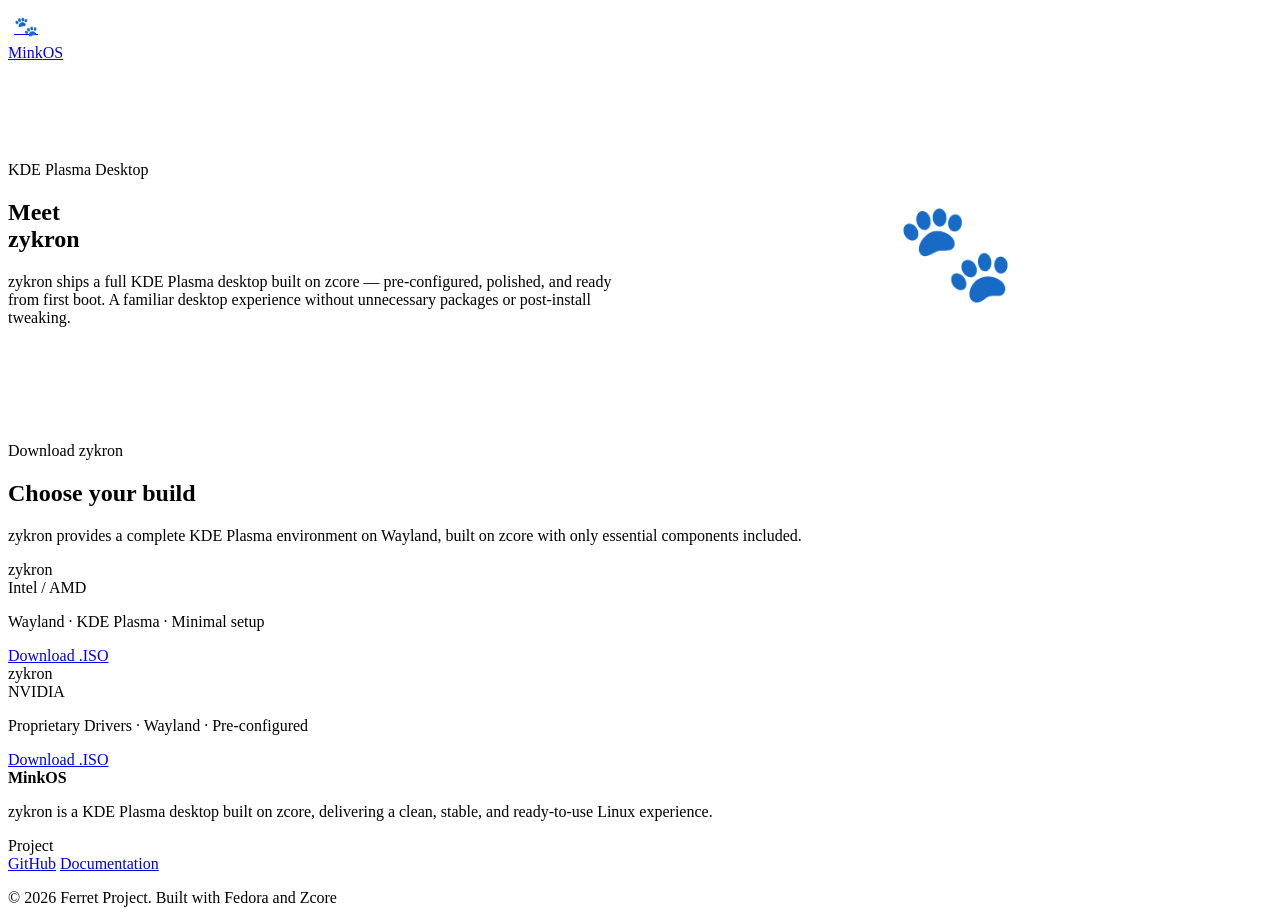
==== koralos.html @ 8aecdd97 "Add new HTML pages for MinkOS and NorixOS; update links in index.html" ====
<!DOCTYPE html>
<html lang="en">
<head>
<meta charset="UTF-8">
<meta name="viewport" content="width=device-width, initial-scale=1.0">
<title>Ferret-Project | MinkOS</title>
<link rel="preconnect" href="https://fonts.googleapis.com">
<link rel="preconnect" href="https://fonts.gstatic.com" crossorigin>
<link href="https://fonts.googleapis.com/css2?family=Playfair+Display:ital,wght@0,700;0,900;1,700&family=Nunito:wght@300;400;500;600;700&family=JetBrains+Mono:wght@400;600&display=swap" rel="stylesheet">
<link rel="stylesheet" href="ferret.css">
<style>
  .demo-pill { display:inline-block; background:var(--color-accent-subtle); color:var(--color-accent); font-size:var(--font-size-xs); font-weight:700; letter-spacing:.12em; text-transform:uppercase; padding:var(--space-1) var(--space-3); border-radius:var(--radius-pill); margin-bottom:var(--space-4); }
  .ferret-emoji { font-size:2.5rem; }
  .hero__split { display:grid; grid-template-columns:1fr 1fr; gap:var(--space-12); align-items:center; }
  .hero-art { background:var(--color-bg-elevated); border:1px solid var(--color-border); border-radius:var(--radius-xl); height:380px; display:flex;align-items:center;justify-content:center;font-size:6rem; position:relative; overflow:hidden; }
  .hero-art::before { content:''; position:absolute;inset:0; background:radial-gradient(ellipse at 60% 40%, var(--color-accent-glow) 0%, transparent 70%); }
  @media(max-width:768px){ .hero__split{grid-template-columns:1fr;} .hero-art{height:200px;font-size:4rem;} }
</style>
</head>
<body class="page-body">

<nav class="navbar" id="navbar">
  <div class="navbar__inner">
    <a href="./index.html" class="navbar__brand">
      <div style="width:36px;height:36px;background:var(--color-accent-subtle);border:1px solid var(--color-border-strong);border-radius:var(--radius-sm);display:flex;align-items:center;justify-content:center;font-size:1.2rem;">🐾</div>
      <span class="navbar__wordmark">Mink<span>OS</span></span>
    </a>
  </div>
</nav>

<section class="hero">
  <div class="hero__bg"></div>
  <div class="container">
    <div class="hero__split">
      <div class="hero__content animate-fade-in">
        <div class="hero__eyebrow">KDE Plasma Desktop</div>
        <h1 class="hero__title">Meet<br><span class="hero__title-accent">zykron</span></h1>
        <p class="hero__subtitle">zykron ships a full KDE Plasma desktop built on zcore — pre-configured, polished, and ready from first boot. A familiar desktop experience without unnecessary packages or post-install tweaking.</p>
      </div>
      <div class="hero-art animate-fade-in delay-2">
        <span style="position:relative;z-index:1;">🐾</span>
      </div>
    </div>
  </div>
</section>

<section class="section section--tinted download" id="flavours">
  <div class="container">
    <div class="section-header section-header--center">
      <span class="section-eyebrow">Download zykron</span>
      <h2 class="section-title">Choose your build</h2>
      <p class="section-description" style="max-width: 120ch;">zykron provides a complete KDE Plasma environment on Wayland, built on zcore with only essential components included.</p>
    </div>

    <div class="download__options">
      <div class="download-card">
        <span class="download-card__label">zykron</span>
        <div class="download-card__name">Intel / AMD</div>
        <p class="download-card__meta">Wayland · KDE Plasma · Minimal setup</p>
        <a href="https://archive.org/download/zcore-bootc/zcore-bootc.iso" class="btn btn--primary btn--pill">Download .ISO</a>
      </div>
      <div class="download-card">
        <span class="download-card__label">zykron</span>
        <div class="download-card__name">NVIDIA</div>
        <p class="download-card__meta">Proprietary Drivers · Wayland · Pre-configured</p>
        <a href="https://archive.org/download/zcore-nvidia/zcore-nvidia.iso" class="btn btn--primary btn--pill">Download .ISO</a>
      </div>
    </div>
  </div>
</section>

<footer class="footer">
  <div class="container">
    <div class="footer__grid">
      <div class="footer__brand">
        <div class="navbar__wordmark" style="font-family:var(--font-display);font-size:var(--font-size-xl);font-weight:700;margin-bottom:var(--space-3);">Mink<span style="color:var(--color-accent);">OS</span></div>
        <p>zykron is a KDE Plasma desktop built on zcore, delivering a clean, stable, and ready-to-use Linux experience.</p>
      </div>
      <div>
        <div class="footer__col-title">Project</div>
        <div class="footer__links">
          <a href="https://github.com/ferret-project" class="footer__link">GitHub</a>
          <a href="#" class="footer__link">Documentation</a>
        </div>
      </div>
    </div>

    <div class="footer__bottom">
      <p class="footer__legal">© 2026 Ferret Project. Built with Fedora and Zcore</p>
    </div>
  </div>
</footer>
</body>
</html>
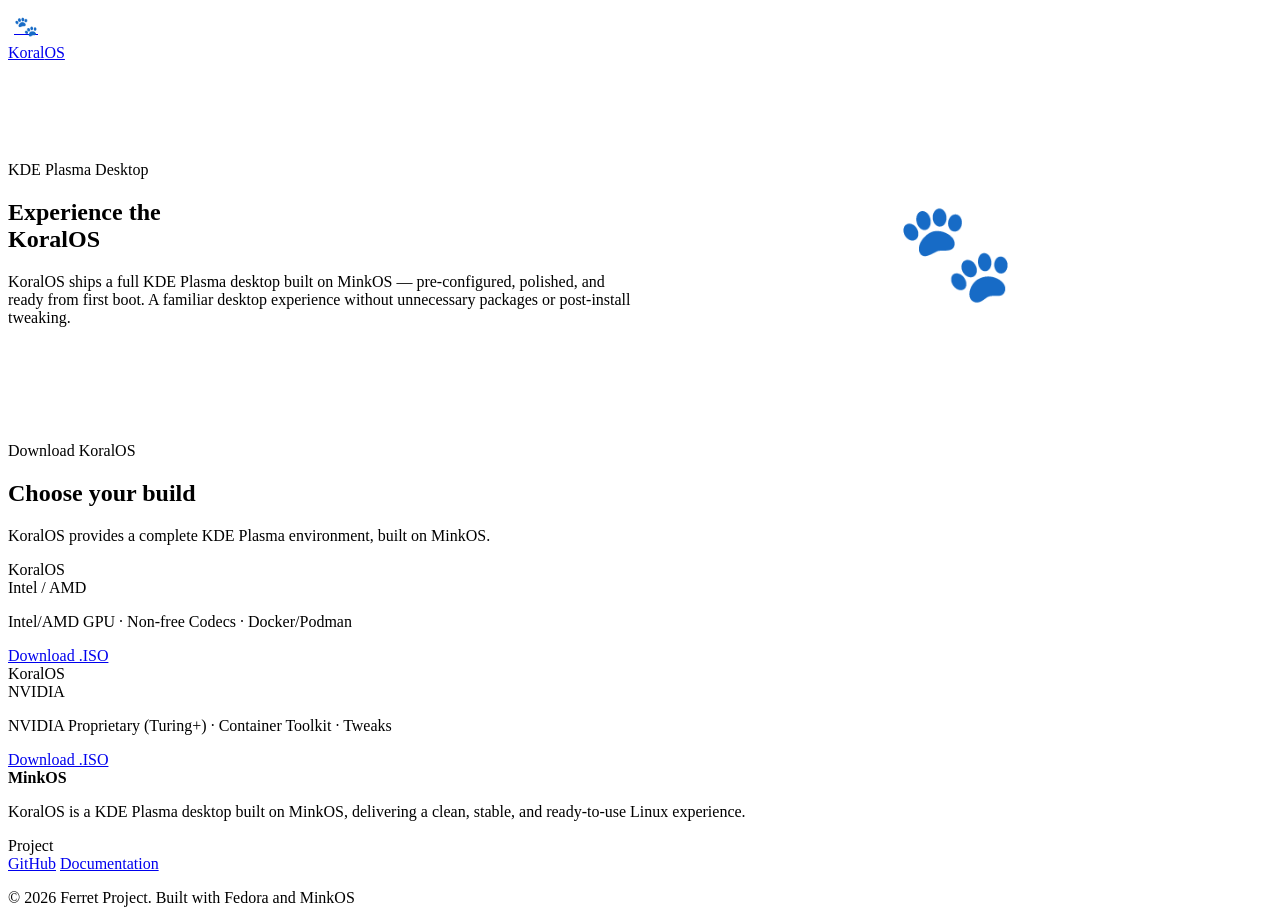
==== commit 370ff471: "Update KoralOS references in koralos.html; add new NorixOS page" ====
--- a/koralos.html
+++ b/koralos.html
@@ -3,7 +3,7 @@
 <head>
 <meta charset="UTF-8">
 <meta name="viewport" content="width=device-width, initial-scale=1.0">
-<title>Ferret-Project | MinkOS</title>
+<title>Ferret-Project | KoralOS</title>
 <link rel="preconnect" href="https://fonts.googleapis.com">
 <link rel="preconnect" href="https://fonts.gstatic.com" crossorigin>
 <link href="https://fonts.googleapis.com/css2?family=Playfair+Display:ital,wght@0,700;0,900;1,700&family=Nunito:wght@300;400;500;600;700&family=JetBrains+Mono:wght@400;600&display=swap" rel="stylesheet">
@@ -23,7 +23,7 @@
   <div class="navbar__inner">
     <a href="./index.html" class="navbar__brand">
       <div style="width:36px;height:36px;background:var(--color-accent-subtle);border:1px solid var(--color-border-strong);border-radius:var(--radius-sm);display:flex;align-items:center;justify-content:center;font-size:1.2rem;">🐾</div>
-      <span class="navbar__wordmark">Mink<span>OS</span></span>
+      <span class="navbar__wordmark">Koral<span>OS</span></span>
     </a>
   </div>
 </nav>
@@ -34,8 +34,8 @@
     <div class="hero__split">
       <div class="hero__content animate-fade-in">
         <div class="hero__eyebrow">KDE Plasma Desktop</div>
-        <h1 class="hero__title">Meet<br><span class="hero__title-accent">zykron</span></h1>
-        <p class="hero__subtitle">zykron ships a full KDE Plasma desktop built on zcore — pre-configured, polished, and ready from first boot. A familiar desktop experience without unnecessary packages or post-install tweaking.</p>
+        <h1 class="hero__title">Experience the<br><span class="hero__title-accent">KoralOS</span></h1>
+        <p class="hero__subtitle">KoralOS ships a full KDE Plasma desktop built on MinkOS — pre-configured, polished, and ready from first boot. A familiar desktop experience without unnecessary packages or post-install tweaking.</p>
       </div>
       <div class="hero-art animate-fade-in delay-2">
         <span style="position:relative;z-index:1;">🐾</span>
@@ -47,22 +47,22 @@
 <section class="section section--tinted download" id="flavours">
   <div class="container">
     <div class="section-header section-header--center">
-      <span class="section-eyebrow">Download zykron</span>
+      <span class="section-eyebrow">Download KoralOS</span>
       <h2 class="section-title">Choose your build</h2>
-      <p class="section-description" style="max-width: 120ch;">zykron provides a complete KDE Plasma environment on Wayland, built on zcore with only essential components included.</p>
+      <p class="section-description" style="max-width: 120ch;">KoralOS provides a complete KDE Plasma environment, built on MinkOS.</p>
     </div>
 
     <div class="download__options">
       <div class="download-card">
-        <span class="download-card__label">zykron</span>
+        <span class="download-card__label">KoralOS</span>
         <div class="download-card__name">Intel / AMD</div>
-        <p class="download-card__meta">Wayland · KDE Plasma · Minimal setup</p>
+        <p class="download-card__meta">Intel/AMD GPU · Non-free Codecs · Docker/Podman</p>
         <a href="https://archive.org/download/zcore-bootc/zcore-bootc.iso" class="btn btn--primary btn--pill">Download .ISO</a>
       </div>
       <div class="download-card">
-        <span class="download-card__label">zykron</span>
+        <span class="download-card__label">KoralOS</span>
         <div class="download-card__name">NVIDIA</div>
-        <p class="download-card__meta">Proprietary Drivers · Wayland · Pre-configured</p>
+        <p class="download-card__meta">NVIDIA Proprietary (Turing+) · Container Toolkit · Tweaks</p>
         <a href="https://archive.org/download/zcore-nvidia/zcore-nvidia.iso" class="btn btn--primary btn--pill">Download .ISO</a>
       </div>
     </div>
@@ -74,7 +74,7 @@
     <div class="footer__grid">
       <div class="footer__brand">
         <div class="navbar__wordmark" style="font-family:var(--font-display);font-size:var(--font-size-xl);font-weight:700;margin-bottom:var(--space-3);">Mink<span style="color:var(--color-accent);">OS</span></div>
-        <p>zykron is a KDE Plasma desktop built on zcore, delivering a clean, stable, and ready-to-use Linux experience.</p>
+        <p>KoralOS is a KDE Plasma desktop built on MinkOS, delivering a clean, stable, and ready-to-use Linux experience.</p>
       </div>
       <div>
         <div class="footer__col-title">Project</div>
@@ -86,7 +86,7 @@
     </div>
 
     <div class="footer__bottom">
-      <p class="footer__legal">© 2026 Ferret Project. Built with Fedora and Zcore</p>
+      <p class="footer__legal">© 2026 Ferret Project. Built with Fedora and MinkOS</p>
     </div>
   </div>
 </footer>
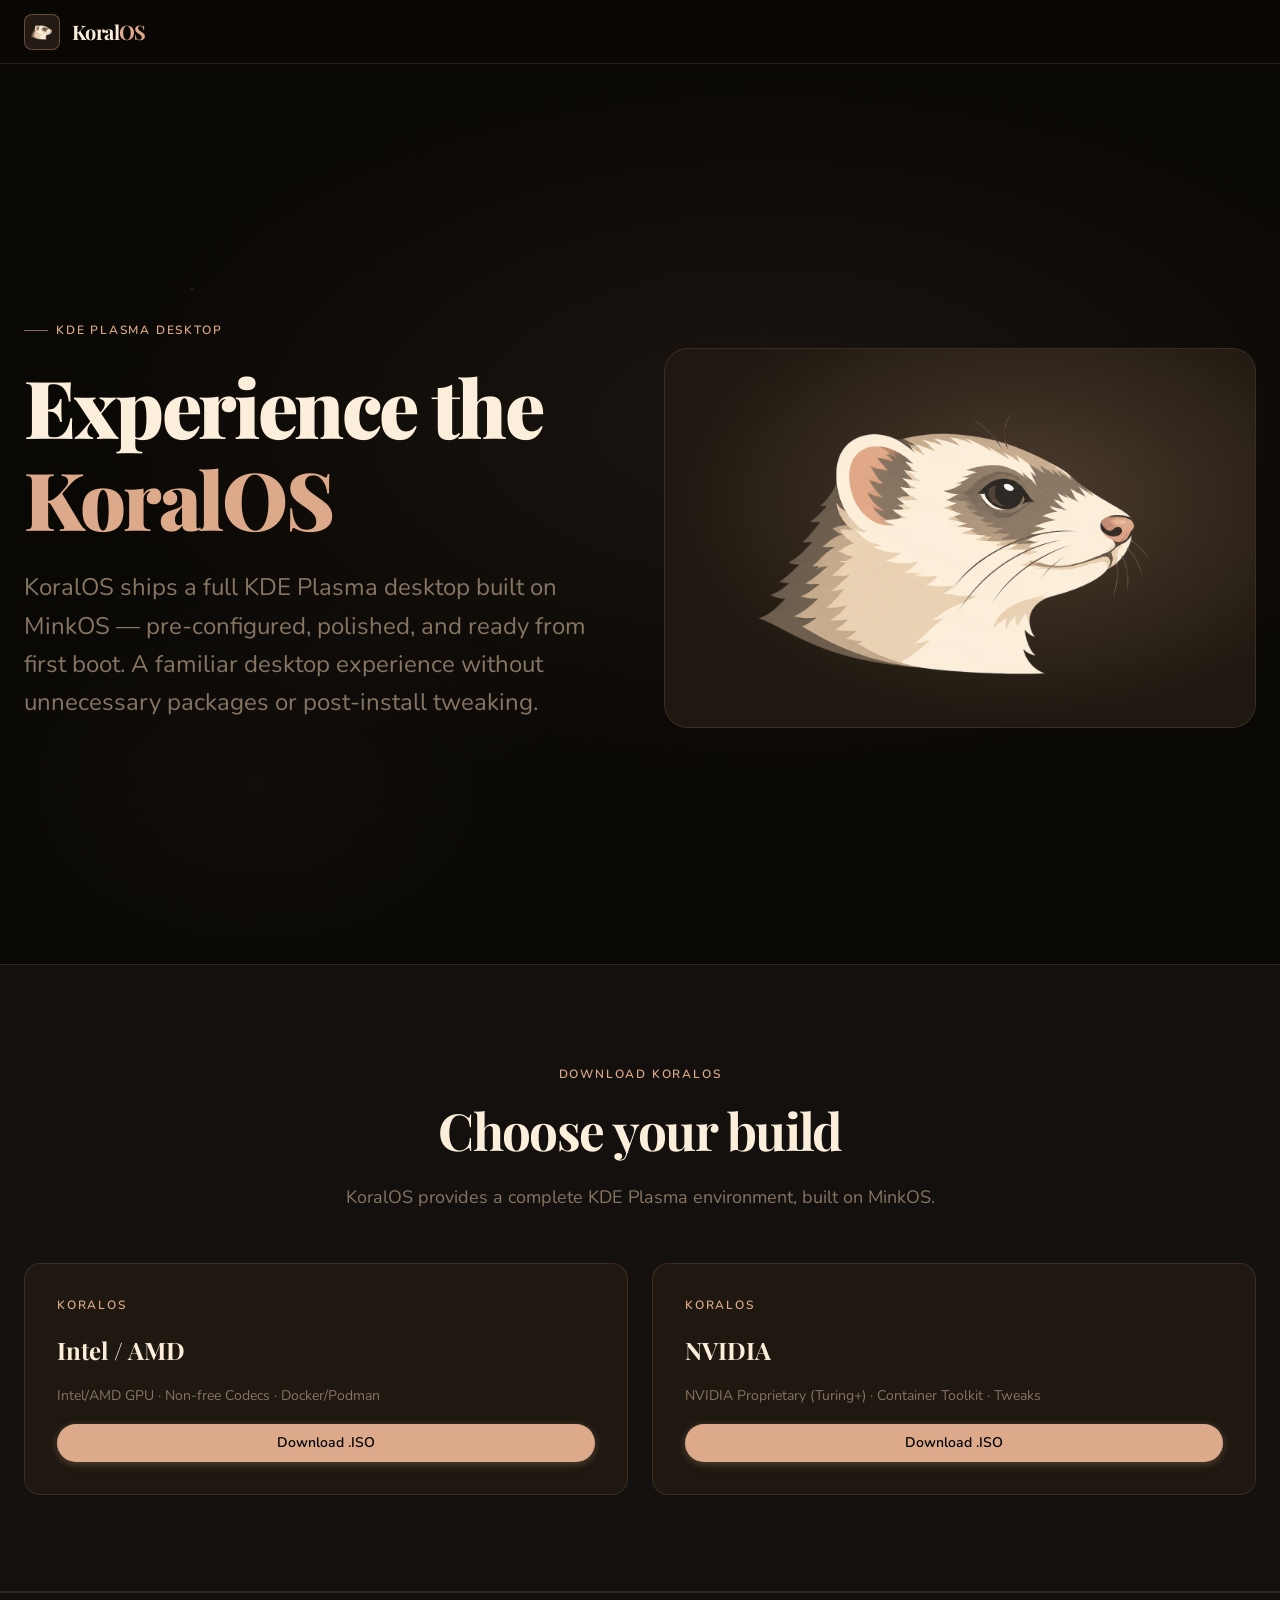
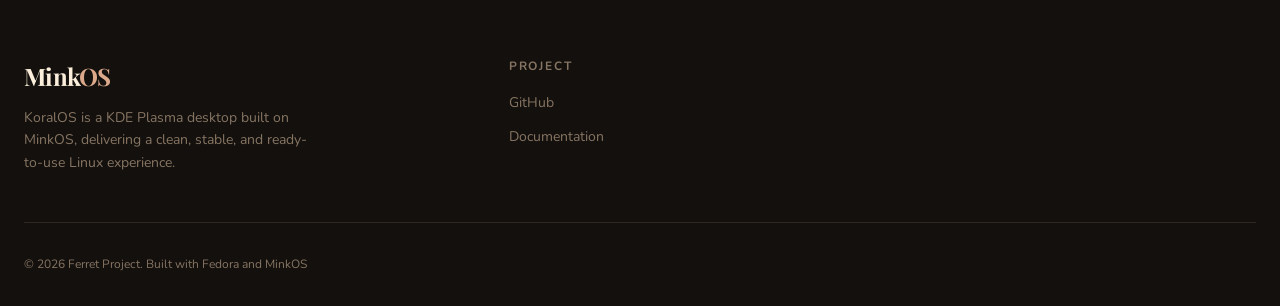
==== commit 5ffce894: "Merge pull request #12 from taktojakuba/main Rebrand to fretka theme and change file structure" ====
--- a/koralos.html
+++ b/koralos.html
@@ -4,6 +4,7 @@
 <meta charset="UTF-8">
 <meta name="viewport" content="width=device-width, initial-scale=1.0">
 <title>Ferret-Project | KoralOS</title>
+<link rel="icon" href="./assets/ferret-icon.png">
 <link rel="preconnect" href="https://fonts.googleapis.com">
 <link rel="preconnect" href="https://fonts.gstatic.com" crossorigin>
 <link href="https://fonts.googleapis.com/css2?family=Playfair+Display:ital,wght@0,700;0,900;1,700&family=Nunito:wght@300;400;500;600;700&family=JetBrains+Mono:wght@400;600&display=swap" rel="stylesheet">
@@ -22,7 +23,7 @@
 <nav class="navbar" id="navbar">
   <div class="navbar__inner">
     <a href="./index.html" class="navbar__brand">
-      <div style="width:36px;height:36px;background:var(--color-accent-subtle);border:1px solid var(--color-border-strong);border-radius:var(--radius-sm);display:flex;align-items:center;justify-content:center;font-size:1.2rem;">🐾</div>
+      <div style="width:36px;height:36px;background:var(--color-accent-subtle);border:1px solid var(--color-border-strong);border-radius:var(--radius-sm);display:flex;align-items:center;justify-content:center;font-size:1.2rem;"><img src="./assets/ferret-icon.png"></div>
       <span class="navbar__wordmark">Koral<span>OS</span></span>
     </a>
   </div>
@@ -38,7 +39,7 @@
         <p class="hero__subtitle">KoralOS ships a full KDE Plasma desktop built on MinkOS — pre-configured, polished, and ready from first boot. A familiar desktop experience without unnecessary packages or post-install tweaking.</p>
       </div>
       <div class="hero-art animate-fade-in delay-2">
-        <span style="position:relative;z-index:1;">🐾</span>
+        <span style="position:relative;z-index:1;"><img src="./assets/ferret-icon.png"></span>
       </div>
     </div>
   </div>
@@ -57,13 +58,13 @@
         <span class="download-card__label">KoralOS</span>
         <div class="download-card__name">Intel / AMD</div>
         <p class="download-card__meta">Intel/AMD GPU · Non-free Codecs · Docker/Podman</p>
-        <a href="https://archive.org/download/zcore-bootc/zcore-bootc.iso" class="btn btn--primary btn--pill">Download .ISO</a>
+        <a href="https://archive.org/download/zykron-bootc/zykron-bootc.iso" class="btn btn--primary btn--pill">Download .ISO</a>
       </div>
       <div class="download-card">
         <span class="download-card__label">KoralOS</span>
         <div class="download-card__name">NVIDIA</div>
         <p class="download-card__meta">NVIDIA Proprietary (Turing+) · Container Toolkit · Tweaks</p>
-        <a href="https://archive.org/download/zcore-nvidia/zcore-nvidia.iso" class="btn btn--primary btn--pill">Download .ISO</a>
+        <a href="https://archive.org/download/zykron-nvidia/zykron-nvidia.iso" class="btn btn--primary btn--pill">Download .ISO</a>
       </div>
     </div>
   </div>
--- a/ferret.css
+++ b/ferret.css
@@ -0,0 +1,1676 @@
+/* ============================================================
+   FERRET PROJECT — Design System CSS
+   Inspired by GNOME Adwaita + Material Design
+   Ferret-themed Linux distro website stylesheet
+   ============================================================ */
+
+/* ============================================================
+   1. CSS CUSTOM PROPERTIES (DESIGN TOKENS)
+   ============================================================ */
+
+:root {
+  /* --- Color Palette --- */
+  --color-fur-dark:       #DCA98B;   /* warm tan — primary accent */
+  --color-midnight:       #000000;   /* pure black — deep bg */
+  --color-pelt:           #877563;   /* mid brown — secondary text / muted */
+  --color-fur-light:      #E9D1B3;   /* pale cream — surface highlight */
+  --color-cream:          #FBEEDA;   /* near-white — lightest bg / text on dark */
+
+  /* Semantic color mapping */
+  --color-bg-base:        #0a0805;   /* slightly off-black for warmer feel */
+  --color-bg-surface:     #13100d;   /* card / panel background */
+  --color-bg-elevated:    #1e1810;   /* elevated components */
+  --color-bg-overlay:     rgba(220, 169, 139, 0.06); /* subtle tinted overlay */
+
+  --color-border:         rgba(220, 169, 139, 0.15);
+  --color-border-strong:  rgba(220, 169, 139, 0.35);
+  --color-border-focus:   var(--color-fur-dark);
+
+  --color-text-primary:   var(--color-cream);
+  --color-text-secondary: var(--color-fur-light);
+  --color-text-muted:     var(--color-pelt);
+  --color-text-accent:    var(--color-fur-dark);
+  --color-text-on-accent: var(--color-midnight);
+
+  --color-accent:         var(--color-fur-dark);
+  --color-accent-hover:   #e8b896;
+  --color-accent-active:  #c8946f;
+  --color-accent-subtle:  rgba(220, 169, 139, 0.12);
+  --color-accent-glow:    rgba(220, 169, 139, 0.25);
+
+  --color-success:        #7ecb8f;
+  --color-warning:        #e5b55a;
+  --color-error:          #e57373;
+  --color-info:           #7eb5e5;
+
+  /* --- Typography --- */
+  --font-display:   'Playfair Display', 'Georgia', serif;
+  --font-body:      'Nunito', 'Segoe UI', sans-serif;
+  --font-mono:      'JetBrains Mono', 'Fira Code', 'Cascadia Code', monospace;
+  --font-ui:        'Nunito', 'Segoe UI', sans-serif;
+
+  --font-size-xs:   0.75rem;    /* 12px */
+  --font-size-sm:   0.875rem;   /* 14px */
+  --font-size-base: 1rem;       /* 16px */
+  --font-size-md:   1.125rem;   /* 18px */
+  --font-size-lg:   1.25rem;    /* 20px */
+  --font-size-xl:   1.5rem;     /* 24px */
+  --font-size-2xl:  2rem;       /* 32px */
+  --font-size-3xl:  2.75rem;    /* 44px */
+  --font-size-4xl:  3.75rem;    /* 60px */
+  --font-size-5xl:  5rem;       /* 80px */
+
+  --font-weight-light:   300;
+  --font-weight-regular: 400;
+  --font-weight-medium:  500;
+  --font-weight-semibold:600;
+  --font-weight-bold:    700;
+  --font-weight-black:   900;
+
+  --line-height-tight:  1.15;
+  --line-height-snug:   1.35;
+  --line-height-base:   1.6;
+  --line-height-loose:  1.85;
+
+  --letter-spacing-tight: -0.03em;
+  --letter-spacing-base:   0em;
+  --letter-spacing-wide:   0.05em;
+  --letter-spacing-wider:  0.1em;
+  --letter-spacing-caps:   0.15em;
+
+  /* --- Border Radius --- */
+  --radius-none:   0px;
+  --radius-xs:     4px;
+  --radius-sm:     8px;
+  --radius-md:     12px;
+  --radius-lg:     16px;
+  --radius-xl:     24px;
+  --radius-2xl:    32px;
+  --radius-pill:   9999px;
+  --radius-circle: 50%;
+
+  /* Adwaita-inspired component radius */
+  --radius-card:    var(--radius-lg);
+  --radius-button:  var(--radius-md);
+  --radius-input:   var(--radius-md);
+  --radius-badge:   var(--radius-pill);
+  --radius-chip:    var(--radius-sm);
+  --radius-dialog:  var(--radius-xl);
+  --radius-tooltip: var(--radius-sm);
+
+  /* --- Spacing Scale --- */
+  --space-1:   0.25rem;   /* 4px */
+  --space-2:   0.5rem;    /* 8px */
+  --space-3:   0.75rem;   /* 12px */
+  --space-4:   1rem;      /* 16px */
+  --space-5:   1.25rem;   /* 20px */
+  --space-6:   1.5rem;    /* 24px */
+  --space-8:   2rem;      /* 32px */
+  --space-10:  2.5rem;    /* 40px */
+  --space-12:  3rem;      /* 48px */
+  --space-16:  4rem;      /* 64px */
+  --space-20:  5rem;      /* 80px */
+  --space-24:  6rem;      /* 96px */
+  --space-32:  8rem;      /* 128px */
+  --space-40: 10rem;      /* 160px */
+
+  /* --- Shadows (Material-ish, warm-tinted) --- */
+  --shadow-sm:   0 1px 3px rgba(0,0,0,0.4), 0 1px 2px rgba(0,0,0,0.3);
+  --shadow-md:   0 4px 12px rgba(0,0,0,0.5), 0 2px 4px rgba(0,0,0,0.3);
+  --shadow-lg:   0 8px 24px rgba(0,0,0,0.6), 0 4px 8px rgba(0,0,0,0.3);
+  --shadow-xl:   0 16px 48px rgba(0,0,0,0.7), 0 8px 16px rgba(0,0,0,0.4);
+  --shadow-glow: 0 0 24px var(--color-accent-glow), 0 0 8px rgba(220,169,139,0.15);
+  --shadow-card: 0 2px 8px rgba(0,0,0,0.4), 0 0 0 1px var(--color-border);
+
+  /* --- Transitions --- */
+  --transition-fast:   100ms ease;
+  --transition-base:   200ms ease;
+  --transition-slow:   350ms ease;
+  --transition-spring: 400ms cubic-bezier(0.34, 1.56, 0.64, 1);
+
+  /* --- Layout --- */
+  --container-xs:   480px;
+  --container-sm:   640px;
+  --container-md:   768px;
+  --container-lg:   1024px;
+  --container-xl:   1280px;
+  --container-2xl:  1440px;
+  --container-full: 100%;
+
+  --nav-height:     64px;
+  --sidebar-width:  260px;
+  --section-gap:    var(--space-24);
+  --content-gap:    var(--space-16);
+
+  /* --- Z-index layers --- */
+  --z-below:    -1;
+  --z-base:      0;
+  --z-raised:    10;
+  --z-dropdown:  100;
+  --z-sticky:    200;
+  --z-overlay:   300;
+  --z-modal:     400;
+  --z-toast:     500;
+  --z-tooltip:   600;
+}
+
+
+/* ============================================================
+   2. RESET & BASE
+   ============================================================ */
+
+*, *::before, *::after {
+  box-sizing: border-box;
+  margin: 0;
+  padding: 0;
+}
+
+html {
+  scroll-behavior: smooth;
+  font-size: 16px;
+  -webkit-text-size-adjust: 100%;
+}
+
+body {
+  font-family: var(--font-body);
+  font-size: var(--font-size-base);
+  font-weight: var(--font-weight-regular);
+  line-height: var(--line-height-base);
+  color: var(--color-text-primary);
+  background-color: var(--color-bg-base);
+  -webkit-font-smoothing: antialiased;
+  -moz-osx-font-smoothing: grayscale;
+  overflow-x: hidden;
+}
+
+img, video, svg {
+  display: block;
+  max-width: 100%;
+}
+
+a {
+  color: var(--color-accent);
+  text-decoration: none;
+  transition: color var(--transition-base);
+}
+a:hover { color: var(--color-accent-hover); }
+
+button, input, select, textarea {
+  font-family: inherit;
+  font-size: inherit;
+}
+
+ul, ol { list-style: none; }
+
+h1, h2, h3, h4, h5, h6 {
+  font-family: var(--font-display);
+  font-weight: var(--font-weight-bold);
+  line-height: var(--line-height-tight);
+  letter-spacing: var(--letter-spacing-tight);
+  color: var(--color-text-primary);
+}
+
+code, pre, kbd, samp {
+  font-family: var(--font-mono);
+}
+
+::selection {
+  background: var(--color-accent-subtle);
+  color: var(--color-fur-light);
+}
+
+:focus-visible {
+  outline: 2px solid var(--color-border-focus);
+  outline-offset: 3px;
+  border-radius: var(--radius-xs);
+}
+
+
+/* ============================================================
+   3. LAYOUT — CONTAINER & GRID
+   ============================================================ */
+
+/* Container */
+.container {
+  width: 100%;
+  max-width: var(--container-xl);
+  margin-inline: auto;
+  padding-inline: var(--space-6);
+}
+.container--sm  { max-width: var(--container-sm); }
+.container--md  { max-width: var(--container-md); }
+.container--lg  { max-width: var(--container-lg); }
+.container--2xl { max-width: var(--container-2xl); }
+.container--full { max-width: var(--container-full); }
+
+/* Grid utility */
+.grid {
+  display: grid;
+  gap: var(--space-6);
+}
+.grid--2 { grid-template-columns: repeat(2, 1fr); }
+.grid--3 { grid-template-columns: repeat(3, 1fr); }
+.grid--4 { grid-template-columns: repeat(4, 1fr); }
+.grid--auto-sm { grid-template-columns: repeat(auto-fill, minmax(240px, 1fr)); }
+.grid--auto-md { grid-template-columns: repeat(auto-fill, minmax(320px, 1fr)); }
+.grid--auto-lg { grid-template-columns: repeat(auto-fill, minmax(400px, 1fr)); }
+
+/* Flex utility */
+.flex         { display: flex; }
+.flex--center { display: flex; align-items: center; justify-content: center; }
+.flex--between{ display: flex; align-items: center; justify-content: space-between; }
+.flex--col    { display: flex; flex-direction: column; }
+.flex--gap    { gap: var(--space-4); }
+.flex--wrap   { flex-wrap: wrap; }
+
+
+/* ============================================================
+   4. NAVIGATION BAR
+   Adwaita-style: clean, translucent, pill-nav
+   ============================================================ */
+
+.navbar {
+  position: fixed;
+  top: 0;
+  left: 0;
+  right: 0;
+  z-index: var(--z-sticky);
+  height: var(--nav-height);
+
+  display: flex;
+  align-items: center;
+
+  background: rgba(10, 8, 5, 0.72);
+  backdrop-filter: blur(20px) saturate(160%);
+  -webkit-backdrop-filter: blur(20px) saturate(160%);
+  border-bottom: 1px solid var(--color-border);
+
+  transition: background var(--transition-slow), box-shadow var(--transition-slow);
+}
+
+.navbar--scrolled {
+  background: rgba(10, 8, 5, 0.92);
+  box-shadow: var(--shadow-md);
+}
+
+.navbar__inner {
+  width: 100%;
+  max-width: var(--container-xl);
+  margin-inline: auto;
+  padding-inline: var(--space-6);
+  display: flex;
+  align-items: center;
+  justify-content: space-between;
+  gap: var(--space-6);
+}
+
+/* Logo / Wordmark */
+.navbar__brand {
+  display: flex;
+  align-items: center;
+  gap: var(--space-3);
+  text-decoration: none;
+  flex-shrink: 0;
+}
+
+.navbar__logo {
+  width: 36px;
+  height: 36px;
+  border-radius: var(--radius-sm);
+  object-fit: contain;
+}
+
+.navbar__wordmark {
+  font-family: var(--font-display);
+  font-size: var(--font-size-lg);
+  font-weight: var(--font-weight-bold);
+  color: var(--color-text-primary);
+  letter-spacing: var(--letter-spacing-tight);
+  transition: color var(--transition-base);
+}
+.navbar__wordmark span {
+  color: var(--color-accent);
+}
+.navbar__brand:hover .navbar__wordmark {
+  color: var(--color-fur-light);
+}
+
+/* Navigation links — pill cluster (Adwaita-inspired) */
+.navbar__nav {
+  display: flex;
+  align-items: center;
+  gap: var(--space-1);
+
+  background: var(--color-bg-elevated);
+  border: 1px solid var(--color-border);
+  border-radius: var(--radius-pill);
+  padding: var(--space-1) var(--space-2);
+}
+
+.navbar__link {
+  font-family: var(--font-ui);
+  font-size: var(--font-size-sm);
+  font-weight: var(--font-weight-medium);
+  color: var(--color-text-muted);
+  text-decoration: none;
+  padding: var(--space-2) var(--space-4);
+  border-radius: var(--radius-pill);
+  transition: color var(--transition-base), background var(--transition-base);
+  white-space: nowrap;
+}
+
+.navbar__link:hover {
+  color: var(--color-text-secondary);
+  background: var(--color-bg-overlay);
+}
+
+.navbar__link--active,
+.navbar__link[aria-current="page"] {
+  color: var(--color-text-on-accent);
+  background: var(--color-accent);
+  font-weight: var(--font-weight-semibold);
+}
+.navbar__link--active:hover {
+  background: var(--color-accent-hover);
+  color: var(--color-midnight);
+}
+
+/* Navbar actions */
+.navbar__actions {
+  display: flex;
+  align-items: center;
+  gap: var(--space-3);
+  flex-shrink: 0;
+}
+
+/* Mobile hamburger */
+.navbar__hamburger {
+  display: none;
+  flex-direction: column;
+  gap: 5px;
+  cursor: pointer;
+  padding: var(--space-2);
+  border-radius: var(--radius-sm);
+  background: transparent;
+  border: none;
+  transition: background var(--transition-base);
+}
+.navbar__hamburger:hover { background: var(--color-bg-overlay); }
+
+.navbar__hamburger-line {
+  width: 22px;
+  height: 2px;
+  background: var(--color-text-secondary);
+  border-radius: var(--radius-pill);
+  transition: transform var(--transition-base), opacity var(--transition-base);
+}
+
+/* Mobile nav drawer */
+.navbar__drawer {
+  display: none;
+  position: fixed;
+  top: var(--nav-height);
+  left: 0;
+  right: 0;
+  background: rgba(13, 10, 7, 0.97);
+  backdrop-filter: blur(20px);
+  border-bottom: 1px solid var(--color-border);
+  padding: var(--space-4) var(--space-6);
+  flex-direction: column;
+  gap: var(--space-2);
+  z-index: var(--z-dropdown);
+}
+.navbar__drawer--open { display: flex; }
+
+.navbar__drawer-link {
+  font-size: var(--font-size-base);
+  font-weight: var(--font-weight-medium);
+  color: var(--color-text-muted);
+  padding: var(--space-3) var(--space-4);
+  border-radius: var(--radius-md);
+  transition: color var(--transition-base), background var(--transition-base);
+}
+.navbar__drawer-link:hover {
+  color: var(--color-text-primary);
+  background: var(--color-bg-overlay);
+}
+
+
+/* ============================================================
+   5. SECTIONS — PAGE STRUCTURE
+   ============================================================ */
+
+/* Body offset for fixed nav */
+.page-body {
+  padding-top: var(--nav-height);
+}
+
+/* Generic section base */
+.section {
+  padding-block: var(--section-gap);
+}
+.section--sm { padding-block: var(--space-12); }
+.section--lg { padding-block: var(--space-32); }
+.section--xl { padding-block: var(--space-40); }
+
+/* Section with subtle tint */
+.section--tinted {
+  background: var(--color-bg-surface);
+  border-top: 1px solid var(--color-border);
+  border-bottom: 1px solid var(--color-border);
+}
+
+/* Section with gradient */
+.section--gradient {
+  background: linear-gradient(
+    180deg,
+    var(--color-bg-base) 0%,
+    var(--color-bg-surface) 50%,
+    var(--color-bg-base) 100%
+  );
+}
+
+/* --- HERO SECTION --- */
+.hero {
+  position: relative;
+  min-height: 100svh;
+  display: flex;
+  align-items: center;
+  overflow: hidden;
+  padding-block: var(--space-32) var(--space-20);
+}
+
+.hero__bg {
+  position: absolute;
+  inset: 0;
+  z-index: var(--z-below);
+  background:
+    radial-gradient(ellipse 80% 60% at 60% 40%, rgba(220,169,139,0.08) 0%, transparent 70%),
+    radial-gradient(ellipse 40% 40% at 20% 80%, rgba(135,117,99,0.06) 0%, transparent 60%),
+    var(--color-bg-base);
+}
+
+/* Decorative ferret pawprint scatter (use with ::before/::after or JS) */
+.hero__bg::after {
+  content: '';
+  position: absolute;
+  inset: 0;
+  background-image:
+    radial-gradient(circle 2px at 15% 25%, rgba(220,169,139,0.2) 0%, transparent 100%),
+    radial-gradient(circle 1px at 75% 65%, rgba(220,169,139,0.15) 0%, transparent 100%),
+    radial-gradient(circle 1.5px at 45% 85%, rgba(135,117,99,0.2) 0%, transparent 100%);
+  pointer-events: none;
+}
+
+.hero__content {
+  position: relative;
+  z-index: var(--z-base);
+}
+
+.hero__eyebrow {
+  display: inline-flex;
+  align-items: center;
+  gap: var(--space-2);
+  font-family: var(--font-ui);
+  font-size: var(--font-size-xs);
+  font-weight: var(--font-weight-semibold);
+  letter-spacing: var(--letter-spacing-caps);
+  text-transform: uppercase;
+  color: var(--color-accent);
+  margin-bottom: var(--space-5);
+}
+
+.hero__eyebrow::before {
+  content: '';
+  display: block;
+  width: 24px;
+  height: 1px;
+  background: var(--color-accent);
+  opacity: 0.6;
+}
+
+.hero__title {
+  font-size: clamp(var(--font-size-3xl), 7vw, var(--font-size-5xl));
+  font-weight: var(--font-weight-black);
+  line-height: var(--line-height-tight);
+  letter-spacing: var(--letter-spacing-tight);
+  margin-bottom: var(--space-6);
+}
+
+.hero__title-accent { color: var(--color-accent); }
+
+.hero__subtitle {
+  font-size: clamp(var(--font-size-md), 2vw, var(--font-size-xl));
+  color: var(--color-text-muted);
+  line-height: var(--line-height-base);
+  max-width: 56ch;
+  margin-bottom: var(--space-10);
+}
+
+.hero__actions {
+  display: flex;
+  align-items: center;
+  gap: var(--space-4);
+  flex-wrap: wrap;
+}
+
+.hero__image-wrap {
+  position: relative;
+}
+
+.hero__image-wrap::after {
+  content: '';
+  position: absolute;
+  inset: -2px;
+  border-radius: var(--radius-xl);
+  background: linear-gradient(135deg, var(--color-accent-glow), transparent 60%);
+  z-index: var(--z-below);
+  filter: blur(24px);
+}
+
+/* --- FEATURES SECTION --- */
+.features {
+  padding-block: var(--section-gap);
+}
+
+.features__header {
+  text-align: center;
+  margin-bottom: var(--space-16);
+  max-width: 60ch;
+  margin-inline: auto;
+}
+
+/* --- ABOUT / INTRO SECTION --- */
+.about {
+  padding-block: var(--section-gap);
+}
+
+.about__split {
+  display: grid;
+  grid-template-columns: 1fr 1fr;
+  gap: var(--space-16);
+  align-items: center;
+}
+
+/* --- DOWNLOAD SECTION --- */
+.download {
+  padding-block: var(--section-gap);
+  text-align: center;
+}
+
+.download__options-packages {
+  display: grid;
+  grid-template-columns: repeat(2, 1fr);
+  gap: var(--space-3);
+  margin-top: var(--space-10);
+}
+.download__options {
+  display: grid;
+  grid-template-columns: repeat(auto-fit, minmax(240px, 1fr));
+  gap: var(--space-6);
+  margin-top: var(--space-10);
+}
+
+/* --- SHOWCASE / SCREENSHOTS SECTION --- */
+.showcase {
+  padding-block: var(--section-gap);
+  overflow: hidden;
+}
+
+.showcase__track {
+  display: flex;
+  gap: var(--space-6);
+  overflow-x: auto;
+  padding-bottom: var(--space-4);
+  scrollbar-width: thin;
+  scrollbar-color: var(--color-border) transparent;
+  scroll-snap-type: x mandatory;
+}
+.showcase__track::-webkit-scrollbar { height: 4px; }
+.showcase__track::-webkit-scrollbar-track { background: transparent; }
+.showcase__track::-webkit-scrollbar-thumb { background: var(--color-border); border-radius: var(--radius-pill); }
+
+.showcase__item {
+  flex: 0 0 auto;
+  width: min(520px, 80vw);
+  scroll-snap-align: start;
+}
+
+/* --- COMMUNITY SECTION --- */
+.community {
+  padding-block: var(--section-gap);
+  background: var(--color-bg-surface);
+  border-top: 1px solid var(--color-border);
+  border-bottom: 1px solid var(--color-border);
+}
+
+/* --- CHANGELOG / NEWS SECTION --- */
+.changelog {
+  padding-block: var(--section-gap);
+}
+
+.changelog__list {
+  display: flex;
+  flex-direction: column;
+  gap: var(--space-4);
+  max-width: var(--container-md);
+}
+
+/* --- FAQ SECTION --- */
+.faq {
+  padding-block: var(--section-gap);
+}
+
+.faq__list {
+  max-width: var(--container-md);
+  margin-inline: auto;
+  display: flex;
+  flex-direction: column;
+  gap: var(--space-3);
+}
+
+/* --- SPONSORS / THANKS SECTION --- */
+.sponsors {
+  padding-block: var(--space-16);
+  text-align: center;
+}
+
+.sponsors__grid {
+  display: flex;
+  align-items: center;
+  justify-content: center;
+  gap: var(--space-8);
+  flex-wrap: wrap;
+  margin-top: var(--space-8);
+  opacity: 0.6;
+  filter: grayscale(0.4);
+  transition: opacity var(--transition-base), filter var(--transition-base);
+}
+.sponsors__grid:hover {
+  opacity: 0.9;
+  filter: grayscale(0);
+}
+
+
+/* ============================================================
+   6. SECTION HEADERS (reusable)
+   ============================================================ */
+
+.section-header {
+  margin-bottom: var(--space-12);
+}
+.section-header--center { text-align: center; margin-inline: auto; }
+.section-header--narrow { max-width: 56ch; }
+
+.section-eyebrow {
+  display: inline-block;
+  font-family: var(--font-ui);
+  font-size: var(--font-size-xs);
+  font-weight: var(--font-weight-semibold);
+  letter-spacing: var(--letter-spacing-caps);
+  text-transform: uppercase;
+  color: var(--color-accent);
+  margin-bottom: var(--space-3);
+}
+
+.section-title {
+  font-size: clamp(var(--font-size-2xl), 4vw, var(--font-size-4xl));
+  font-weight: var(--font-weight-bold);
+  line-height: var(--line-height-snug);
+  letter-spacing: var(--letter-spacing-tight);
+  margin-bottom: var(--space-4);
+}
+
+.section-description {
+  font-size: var(--font-size-md);
+  color: var(--color-text-muted);
+  line-height: var(--line-height-loose);
+  max-width: 60ch;
+}
+
+
+/* ============================================================
+   7. CARDS
+   Adwaita-inspired: rounded, warm border, subtle glass
+   ============================================================ */
+
+.card {
+  background: var(--color-bg-surface);
+  border: 1px solid var(--color-border);
+  border-radius: var(--radius-card);
+  padding: var(--space-6);
+  box-shadow: var(--shadow-card);
+  transition: border-color var(--transition-base), transform var(--transition-base), box-shadow var(--transition-base);
+}
+
+.card:hover {
+  border-color: var(--color-border-strong);
+  transform: translateY(-2px);
+  box-shadow: var(--shadow-lg);
+}
+
+/* Card variants */
+.card--flat {
+  box-shadow: none;
+  background: var(--color-bg-elevated);
+}
+
+.card--glass {
+  background: rgba(30, 24, 16, 0.5);
+  backdrop-filter: blur(12px);
+  -webkit-backdrop-filter: blur(12px);
+}
+
+.card--accent {
+  border-color: var(--color-border-strong);
+  background: linear-gradient(135deg, var(--color-bg-elevated) 0%, rgba(220,169,139,0.05) 100%);
+}
+
+.card--accent:hover {
+  border-color: var(--color-accent);
+  box-shadow: var(--shadow-lg), 0 0 0 1px var(--color-accent-subtle);
+}
+
+/* Feature card */
+.feature-card {
+  background: var(--color-bg-surface);
+  border: 1px solid var(--color-border);
+  border-radius: var(--radius-card);
+  padding: var(--space-6) var(--space-8);
+  transition: border-color var(--transition-base), box-shadow var(--transition-base);
+}
+.feature-card:hover {
+  border-color: var(--color-accent);
+  box-shadow: var(--shadow-glow);
+}
+
+.feature-card__icon {
+  width: 48px;
+  height: 48px;
+  border-radius: var(--radius-md);
+  background: var(--color-accent-subtle);
+  display: flex;
+  align-items: center;
+  justify-content: center;
+  margin-bottom: var(--space-5);
+  font-size: 1.5rem;
+}
+
+.feature-card__title {
+  font-size: var(--font-size-lg);
+  font-weight: var(--font-weight-semibold);
+  color: var(--color-text-primary);
+  margin-bottom: var(--space-3);
+  font-family: var(--font-ui);
+}
+
+.feature-card__description {
+  font-size: var(--font-size-sm);
+  color: var(--color-text-muted);
+  line-height: var(--line-height-base);
+}
+
+/* Download card */
+.download-card {
+  background: var(--color-bg-elevated);
+  border: 1px solid var(--color-border);
+  border-radius: var(--radius-card);
+  padding: var(--space-8);
+  display: flex;
+  flex-direction: column;
+  gap: var(--space-4);
+  text-align: left;
+  transition: border-color var(--transition-base), box-shadow var(--transition-base);
+}
+.download-card:hover {
+  border-color: var(--color-accent);
+  box-shadow: var(--shadow-glow);
+}
+
+/* Compact card variant for packages */
+.download__options-packages .download-card {
+  padding: var(--space-3) var(--space-4);
+  gap: var(--space-2);
+}
+
+.download__options-packages .download-card__header {
+  display: flex;
+  flex-wrap: wrap;
+  align-items: center;
+  gap: var(--space-2);
+  font-size: var(--font-size-sm);
+}
+
+.download__options-packages .download-card__name {
+  font-size: var(--font-size-base);
+  font-weight: var(--font-weight-semibold);
+}
+
+.download__options-packages .download-card__arch {
+  font-size: var(--font-size-xs);
+  padding: var(--space-1) var(--space-2);
+  border-radius: var(--radius-sm);
+  background: var(--color-accent-subtle);
+  color: var(--color-accent);
+}
+
+.download__options-packages .download-card__item {
+  font-size: var(--font-size-xs);
+  color: var(--color-text-muted);
+  display: inline-flex;
+  align-items: center;
+  gap: var(--space-1);
+}
+
+.download__options-packages .download-card__summary {
+  font-size: var(--font-size-xs);
+  color: var(--color-text-muted);
+  line-height: var(--line-height-snug);
+  display: -webkit-box;
+  -webkit-line-clamp: 2;
+  -webkit-box-orient: vertical;
+  overflow: hidden;
+}
+
+.download__options-packages .download-card__btn {
+  align-self: center;
+  padding: var(--space-1) var(--space-2);
+  font-size: var(--font-size-xs);
+  border-radius: var(--radius-sm);
+  display: inline-flex;
+  align-items: center;
+  gap: var(--space-1);
+}
+
+.download-card__btn-content {
+  display: inline-flex;
+  align-items: center;
+  gap: var(--space-1);
+}
+
+.download__options-packages .download-card__content {
+  display: flex;
+  align-items: center;
+  justify-content: space-between;
+  gap: var(--space-2);
+}
+
+.download-card__label {
+  font-size: var(--font-size-xs);
+  font-weight: var(--font-weight-semibold);
+  letter-spacing: var(--letter-spacing-caps);
+  text-transform: uppercase;
+  color: var(--color-accent);
+}
+
+.download-card__name {
+  font-size: var(--font-size-xl);
+  font-weight: var(--font-weight-bold);
+  font-family: var(--font-display);
+}
+
+.download-card__meta {
+  font-size: var(--font-size-sm);
+  color: var(--color-text-muted);
+}
+
+/* Screenshot card */
+.screenshot-card {
+  border-radius: var(--radius-lg);
+  overflow: hidden;
+  border: 1px solid var(--color-border);
+  box-shadow: var(--shadow-lg);
+  transition: transform var(--transition-slow), box-shadow var(--transition-slow);
+}
+.screenshot-card:hover {
+  transform: scale(1.02) translateY(-4px);
+  box-shadow: var(--shadow-xl), var(--shadow-glow);
+}
+
+.screenshot-card img {
+  width: 100%;
+  height: auto;
+  display: block;
+}
+
+/* Changelog entry card */
+.changelog-card {
+  background: var(--color-bg-surface);
+  border: 1px solid var(--color-border);
+  border-left: 3px solid var(--color-accent);
+  border-radius: var(--radius-md);
+  padding: var(--space-5) var(--space-6);
+  display: flex;
+  flex-direction: column;
+  gap: var(--space-2);
+}
+
+.changelog-card__version {
+  font-family: var(--font-mono);
+  font-size: var(--font-size-sm);
+  color: var(--color-accent);
+  font-weight: var(--font-weight-semibold);
+}
+
+.changelog-card__date {
+  font-size: var(--font-size-xs);
+  color: var(--color-text-muted);
+}
+
+.changelog-card__title {
+  font-size: var(--font-size-base);
+  font-weight: var(--font-weight-semibold);
+  font-family: var(--font-ui);
+}
+
+/* Stat / metric card */
+.stat-card {
+  background: var(--color-bg-elevated);
+  border: 1px solid var(--color-border);
+  border-radius: var(--radius-card);
+  padding: var(--space-6);
+  text-align: center;
+}
+
+.stat-card__number {
+  font-family: var(--font-display);
+  font-size: var(--font-size-4xl);
+  font-weight: var(--font-weight-black);
+  color: var(--color-accent);
+  line-height: 1;
+  margin-bottom: var(--space-2);
+}
+
+.stat-card__label {
+  font-size: var(--font-size-sm);
+  color: var(--color-text-muted);
+  font-weight: var(--font-weight-medium);
+}
+
+
+/* ============================================================
+   8. BUTTONS
+   Adwaita + Material blend: rounded, elevated, haptic feel
+   ============================================================ */
+
+.btn {
+  display: inline-flex;
+  align-items: center;
+  justify-content: center;
+  gap: var(--space-2);
+  font-family: var(--font-ui);
+  font-size: var(--font-size-sm);
+  font-weight: var(--font-weight-semibold);
+  line-height: 1;
+  white-space: nowrap;
+  cursor: pointer;
+  border: none;
+  outline: none;
+  text-decoration: none;
+  border-radius: var(--radius-button);
+  padding: var(--space-3) var(--space-6);
+  transition: background var(--transition-base), color var(--transition-base),
+              box-shadow var(--transition-base), transform var(--transition-fast);
+  user-select: none;
+  position: relative;
+  overflow: hidden;
+}
+
+.btn:active {
+  transform: scale(0.97);
+}
+
+/* Primary — filled accent */
+.btn--primary {
+  background: var(--color-accent);
+  color: var(--color-text-on-accent);
+  box-shadow: 0 2px 8px rgba(220,169,139,0.3);
+}
+.btn--primary:hover {
+  background: var(--color-accent-hover);
+  color: var(--color-midnight);
+  box-shadow: 0 4px 16px rgba(220,169,139,0.4);
+}
+.btn--primary:active { background: var(--color-accent-active); }
+
+/* Secondary — outlined */
+.btn--secondary {
+  background: transparent;
+  color: var(--color-text-secondary);
+  border: 1px solid var(--color-border-strong);
+}
+.btn--secondary:hover {
+  background: var(--color-bg-elevated);
+  border-color: var(--color-accent);
+  color: var(--color-accent);
+}
+
+/* Ghost — minimal */
+.btn--ghost {
+  background: transparent;
+  color: var(--color-text-muted);
+}
+.btn--ghost:hover {
+  background: var(--color-bg-overlay);
+  color: var(--color-text-primary);
+}
+
+/* Danger */
+.btn--danger {
+  background: var(--color-error);
+  color: #fff;
+}
+.btn--danger:hover { filter: brightness(1.1); }
+
+/* Sizes */
+.btn--xs { font-size: var(--font-size-xs); padding: var(--space-1) var(--space-3); border-radius: var(--radius-sm); }
+.btn--sm { font-size: var(--font-size-sm); padding: var(--space-2) var(--space-4); }
+.btn--lg { font-size: var(--font-size-base); padding: var(--space-4) var(--space-8); border-radius: var(--radius-lg); }
+.btn--xl { font-size: var(--font-size-md); padding: var(--space-5) var(--space-10); border-radius: var(--radius-lg); }
+
+/* Icon-only */
+.btn--icon {
+  width: 40px;
+  height: 40px;
+  padding: 0;
+  border-radius: var(--radius-circle);
+}
+.btn--icon-sm { width: 32px; height: 32px; }
+
+/* Pill shape */
+.btn--pill { border-radius: var(--radius-pill); }
+
+/* Disabled */
+.btn:disabled,
+.btn--disabled {
+  opacity: 0.4;
+  cursor: not-allowed;
+  pointer-events: none;
+}
+
+/* Loading state */
+.btn--loading::after {
+  content: '';
+  width: 14px;
+  height: 14px;
+  border: 2px solid currentColor;
+  border-top-color: transparent;
+  border-radius: var(--radius-circle);
+  animation: ferret-spin 0.6s linear infinite;
+  margin-left: var(--space-2);
+}
+
+
+/* ============================================================
+   9. BADGES & CHIPS
+   ============================================================ */
+
+.badge {
+  display: inline-flex;
+  align-items: center;
+  font-family: var(--font-ui);
+  font-size: var(--font-size-xs);
+  font-weight: var(--font-weight-semibold);
+  letter-spacing: var(--letter-spacing-wide);
+  text-transform: uppercase;
+  padding: var(--space-1) var(--space-3);
+  border-radius: var(--radius-badge);
+  line-height: 1.4;
+}
+
+.badge--accent   { background: var(--color-accent-subtle); color: var(--color-accent); }
+.badge--success  { background: rgba(126,203,143,0.12); color: var(--color-success); }
+.badge--warning  { background: rgba(229,181,90,0.12);  color: var(--color-warning); }
+.badge--error    { background: rgba(229,115,115,0.12); color: var(--color-error); }
+.badge--muted    { background: var(--color-bg-elevated); color: var(--color-text-muted); }
+.badge--outline  { background: transparent; border: 1px solid currentColor; color: var(--color-accent); }
+
+.chip {
+  display: inline-flex;
+  align-items: center;
+  gap: var(--space-2);
+  font-size: var(--font-size-sm);
+  font-weight: var(--font-weight-medium);
+  color: var(--color-text-muted);
+  background: var(--color-bg-elevated);
+  border: 1px solid var(--color-border);
+  border-radius: var(--radius-chip);
+  padding: var(--space-2) var(--space-3);
+  cursor: pointer;
+  transition: border-color var(--transition-base), color var(--transition-base), background var(--transition-base);
+}
+.chip:hover, .chip--active {
+  border-color: var(--color-accent);
+  color: var(--color-accent);
+  background: var(--color-accent-subtle);
+}
+
+
+/* ============================================================
+   10. ACCORDION / FAQ
+   ============================================================ */
+
+.accordion-item {
+  background: var(--color-bg-surface);
+  border: 1px solid var(--color-border);
+  border-radius: var(--radius-md);
+  overflow: hidden;
+  transition: border-color var(--transition-base);
+}
+.accordion-item:hover { border-color: var(--color-border-strong); }
+.accordion-item--open { border-color: var(--color-accent); }
+
+.accordion-trigger {
+  width: 100%;
+  background: none;
+  border: none;
+  cursor: pointer;
+  display: flex;
+  align-items: center;
+  justify-content: space-between;
+  gap: var(--space-4);
+  padding: var(--space-5) var(--space-6);
+  font-family: var(--font-ui);
+  font-size: var(--font-size-base);
+  font-weight: var(--font-weight-medium);
+  color: var(--color-text-primary);
+  text-align: left;
+  transition: color var(--transition-base);
+}
+.accordion-trigger:hover { color: var(--color-accent); }
+
+.accordion-chevron {
+  width: 18px;
+  height: 18px;
+  flex-shrink: 0;
+  color: var(--color-text-muted);
+  transition: transform var(--transition-base);
+}
+.accordion-item--open .accordion-chevron {
+  transform: rotate(180deg);
+  color: var(--color-accent);
+}
+
+.accordion-content {
+  max-height: 0;
+  overflow: hidden;
+  transition: max-height var(--transition-slow);
+}
+.accordion-item--open .accordion-content {
+  max-height: 800px;
+}
+
+.accordion-body {
+  padding: 0 var(--space-6) var(--space-5);
+  color: var(--color-text-muted);
+  font-size: var(--font-size-sm);
+  line-height: var(--line-height-loose);
+}
+
+
+/* ============================================================
+   11. FOOTER
+   ============================================================ */
+
+.footer {
+  background: var(--color-bg-surface);
+  border-top: 1px solid var(--color-border);
+  padding-top: var(--space-16);
+  padding-bottom: var(--space-8);
+}
+
+.footer__grid {
+  display: grid;
+  grid-template-columns: 2fr 1fr 1fr 1fr;
+  gap: var(--space-10);
+  margin-bottom: var(--space-12);
+}
+
+.footer__brand .navbar__wordmark {
+  font-size: var(--font-size-xl);
+  margin-bottom: var(--space-3);
+}
+
+.footer__brand p {
+  font-size: var(--font-size-sm);
+  color: var(--color-text-muted);
+  line-height: var(--line-height-base);
+  max-width: 36ch;
+}
+
+.footer__col-title {
+  font-family: var(--font-ui);
+  font-size: var(--font-size-xs);
+  font-weight: var(--font-weight-bold);
+  letter-spacing: var(--letter-spacing-caps);
+  text-transform: uppercase;
+  color: var(--color-text-muted);
+  margin-bottom: var(--space-4);
+}
+
+.footer__links {
+  display: flex;
+  flex-direction: column;
+  gap: var(--space-3);
+}
+
+.footer__link {
+  font-size: var(--font-size-sm);
+  color: var(--color-text-muted);
+  transition: color var(--transition-base);
+}
+.footer__link:hover { color: var(--color-accent); }
+
+.footer__bottom {
+  border-top: 1px solid var(--color-border);
+  padding-top: var(--space-8);
+  display: flex;
+  align-items: center;
+  justify-content: space-between;
+  gap: var(--space-4);
+  flex-wrap: wrap;
+}
+
+.footer__legal {
+  font-size: var(--font-size-xs);
+  color: var(--color-text-muted);
+}
+
+.footer__social {
+  display: flex;
+  gap: var(--space-3);
+}
+
+.footer__social-link {
+  width: 36px;
+  height: 36px;
+  border-radius: var(--radius-sm);
+  background: var(--color-bg-elevated);
+  border: 1px solid var(--color-border);
+  display: flex;
+  align-items: center;
+  justify-content: center;
+  color: var(--color-text-muted);
+  font-size: var(--font-size-sm);
+  transition: border-color var(--transition-base), color var(--transition-base), background var(--transition-base);
+}
+.footer__social-link:hover {
+  border-color: var(--color-accent);
+  color: var(--color-accent);
+  background: var(--color-accent-subtle);
+}
+
+
+/* ============================================================
+   12. FORM ELEMENTS
+   ============================================================ */
+
+.input-label {
+  display: block;
+  font-size: var(--font-size-sm);
+  font-weight: var(--font-weight-medium);
+  color: var(--color-text-secondary);
+  margin-bottom: var(--space-2);
+}
+
+.input {
+  width: 100%;
+  background: var(--color-bg-elevated);
+  border: 1px solid var(--color-border);
+  border-radius: var(--radius-input);
+  padding: var(--space-3) var(--space-4);
+  font-family: var(--font-body);
+  font-size: var(--font-size-sm);
+  color: var(--color-text-primary);
+  transition: border-color var(--transition-base), box-shadow var(--transition-base);
+  outline: none;
+}
+
+.input::placeholder { color: var(--color-text-muted); }
+
+.input:hover { border-color: var(--color-border-strong); }
+.input:focus {
+  border-color: var(--color-accent);
+  box-shadow: 0 0 0 3px var(--color-accent-subtle);
+}
+
+.input--error { border-color: var(--color-error); }
+.input-hint { font-size: var(--font-size-xs); color: var(--color-text-muted); margin-top: var(--space-1); }
+.input-error-msg { font-size: var(--font-size-xs); color: var(--color-error); margin-top: var(--space-1); }
+
+.input-group {
+  display: flex;
+  gap: var(--space-3);
+}
+.input-group .input { flex: 1; }
+
+
+/* ============================================================
+   13. CODE BLOCKS
+   ============================================================ */
+
+.code-block {
+  background: var(--color-bg-surface);
+  border: 1px solid var(--color-border);
+  border-radius: var(--radius-md);
+  overflow: hidden;
+}
+
+.code-block__header {
+  display: flex;
+  align-items: center;
+  justify-content: space-between;
+  padding: var(--space-3) var(--space-4);
+  border-bottom: 1px solid var(--color-border);
+  background: var(--color-bg-elevated);
+}
+
+.code-block__dots {
+  display: flex;
+  gap: 6px;
+}
+.code-block__dot {
+  width: 10px;
+  height: 10px;
+  border-radius: var(--radius-circle);
+}
+.code-block__dot--red    { background: #e57373; }
+.code-block__dot--yellow { background: var(--color-warning); }
+.code-block__dot--green  { background: var(--color-success); }
+
+.code-block__lang {
+  font-family: var(--font-mono);
+  font-size: var(--font-size-xs);
+  color: var(--color-text-muted);
+}
+
+.code-block__body {
+  padding: var(--space-5) var(--space-6);
+  overflow-x: auto;
+}
+
+code {
+  font-family: var(--font-mono);
+  font-size: var(--font-size-sm);
+  color: var(--color-fur-light);
+  line-height: var(--line-height-loose);
+}
+
+/* Inline code */
+:not(pre) > code {
+  background: var(--color-bg-elevated);
+  border: 1px solid var(--color-border);
+  border-radius: var(--radius-xs);
+  padding: 0.1em 0.35em;
+  font-size: 0.875em;
+  color: var(--color-accent);
+}
+
+
+/* ============================================================
+   14. DIVIDERS & SEPARATORS
+   ============================================================ */
+
+.divider {
+  width: 100%;
+  height: 1px;
+  background: var(--color-border);
+  border: none;
+  margin-block: var(--space-8);
+}
+
+.divider--accent {
+  background: linear-gradient(90deg, transparent, var(--color-accent), transparent);
+  opacity: 0.4;
+}
+
+.divider--labeled {
+  display: flex;
+  align-items: center;
+  gap: var(--space-4);
+  color: var(--color-text-muted);
+  font-size: var(--font-size-xs);
+}
+.divider--labeled::before,
+.divider--labeled::after {
+  content: '';
+  flex: 1;
+  height: 1px;
+  background: var(--color-border);
+}
+
+
+/* ============================================================
+   15. ALERTS & NOTIFICATIONS
+   ============================================================ */
+
+.alert {
+  display: flex;
+  align-items: flex-start;
+  gap: var(--space-3);
+  padding: var(--space-4) var(--space-5);
+  border-radius: var(--radius-md);
+  border: 1px solid;
+  font-size: var(--font-size-sm);
+  line-height: var(--line-height-base);
+}
+
+.alert--info    { background: rgba(126,181,229,0.08); border-color: rgba(126,181,229,0.25); color: var(--color-info);    }
+.alert--success { background: rgba(126,203,143,0.08); border-color: rgba(126,203,143,0.25); color: var(--color-success); }
+.alert--warning { background: rgba(229,181,90,0.08);  border-color: rgba(229,181,90,0.25);  color: var(--color-warning); }
+.alert--error   { background: rgba(229,115,115,0.08); border-color: rgba(229,115,115,0.25); color: var(--color-error);   }
+
+.alert__icon { flex-shrink: 0; font-size: 1.1em; margin-top: 1px; }
+.alert__body { flex: 1; }
+.alert__title { font-weight: var(--font-weight-semibold); margin-bottom: var(--space-1); }
+
+
+/* ============================================================
+   16. UTILITY CLASSES
+   ============================================================ */
+
+/* Display */
+.d-none   { display: none; }
+.d-block  { display: block; }
+.d-flex   { display: flex; }
+.d-grid   { display: grid; }
+.d-inline { display: inline; }
+.d-inline-flex { display: inline-flex; }
+
+/* Text alignment */
+.text-left   { text-align: left; }
+.text-center { text-align: center; }
+.text-right  { text-align: right; }
+
+/* Font sizes */
+.text-xs   { font-size: var(--font-size-xs); }
+.text-sm   { font-size: var(--font-size-sm); }
+.text-base { font-size: var(--font-size-base); }
+.text-md   { font-size: var(--font-size-md); }
+.text-lg   { font-size: var(--font-size-lg); }
+.text-xl   { font-size: var(--font-size-xl); }
+.text-2xl  { font-size: var(--font-size-2xl); }
+.text-3xl  { font-size: var(--font-size-3xl); }
+
+/* Text colors */
+.text-primary   { color: var(--color-text-primary); }
+.text-secondary { color: var(--color-text-secondary); }
+.text-muted     { color: var(--color-text-muted); }
+.text-accent    { color: var(--color-accent); }
+
+/* Font weights */
+.font-light    { font-weight: var(--font-weight-light); }
+.font-regular  { font-weight: var(--font-weight-regular); }
+.font-medium   { font-weight: var(--font-weight-medium); }
+.font-semibold { font-weight: var(--font-weight-semibold); }
+.font-bold     { font-weight: var(--font-weight-bold); }
+.font-black    { font-weight: var(--font-weight-black); }
+
+/* Font families */
+.font-display { font-family: var(--font-display); }
+.font-mono    { font-family: var(--font-mono); }
+.font-ui      { font-family: var(--font-ui); }
+
+/* Spacing helpers */
+.mt-auto { margin-top: auto; }
+.mb-auto { margin-bottom: auto; }
+.ml-auto { margin-left: auto; }
+.mr-auto { margin-right: auto; }
+.mx-auto { margin-inline: auto; }
+
+/* Border radius */
+.rounded-sm  { border-radius: var(--radius-sm); }
+.rounded-md  { border-radius: var(--radius-md); }
+.rounded-lg  { border-radius: var(--radius-lg); }
+.rounded-xl  { border-radius: var(--radius-xl); }
+.rounded-pill{ border-radius: var(--radius-pill); }
+
+/* Width/height */
+.w-full  { width: 100%; }
+.h-full  { height: 100%; }
+.w-screen  { width: 100vw; }
+.h-screen  { height: 100vh; }
+
+/* Overflow */
+.overflow-hidden { overflow: hidden; }
+.overflow-auto   { overflow: auto; }
+
+/* Position */
+.relative { position: relative; }
+.absolute { position: absolute; }
+.sticky   { position: sticky; }
+.fixed    { position: fixed; }
+
+/* Opacity */
+.opacity-50  { opacity: 0.5; }
+.opacity-75  { opacity: 0.75; }
+.opacity-0   { opacity: 0; }
+.opacity-100 { opacity: 1; }
+
+/* Visually hidden (accessible) */
+.sr-only {
+  position: absolute;
+  width: 1px;
+  height: 1px;
+  padding: 0;
+  margin: -1px;
+  overflow: hidden;
+  clip: rect(0, 0, 0, 0);
+  white-space: nowrap;
+  border: 0;
+}
+
+
+/* ============================================================
+   17. ANIMATIONS
+   ============================================================ */
+
+@keyframes ferret-spin {
+  to { transform: rotate(360deg); }
+}
+
+@keyframes ferret-fade-in {
+  from { opacity: 0; transform: translateY(16px); }
+  to   { opacity: 1; transform: translateY(0); }
+}
+
+@keyframes ferret-slide-in {
+  from { opacity: 0; transform: translateX(-16px); }
+  to   { opacity: 1; transform: translateX(0); }
+}
+
+@keyframes ferret-scale-in {
+  from { opacity: 0; transform: scale(0.94); }
+  to   { opacity: 1; transform: scale(1); }
+}
+
+@keyframes ferret-pulse {
+  0%, 100% { opacity: 1; }
+  50%       { opacity: 0.5; }
+}
+
+@keyframes ferret-bounce {
+  0%, 100% { transform: translateY(0); }
+  50%       { transform: translateY(-8px); }
+}
+
+/* Animation utility classes */
+.animate-fade-in   { animation: ferret-fade-in  0.5s var(--transition-slow) both; }
+.animate-slide-in  { animation: ferret-slide-in 0.4s ease both; }
+.animate-scale-in  { animation: ferret-scale-in 0.3s ease both; }
+.animate-pulse     { animation: ferret-pulse    2s ease-in-out infinite; }
+.animate-bounce    { animation: ferret-bounce   1.5s ease-in-out infinite; }
+.animate-spin      { animation: ferret-spin     1s linear infinite; }
+
+/* Stagger helpers */
+.delay-1 { animation-delay: 0.1s; }
+.delay-2 { animation-delay: 0.2s; }
+.delay-3 { animation-delay: 0.3s; }
+.delay-4 { animation-delay: 0.4s; }
+.delay-5 { animation-delay: 0.5s; }
+
+
+/* ============================================================
+   18. RESPONSIVE — BREAKPOINTS
+   ============================================================ */
+
+/* Tablet (≤ 1024px) */
+@media (max-width: 1024px) {
+  :root {
+    --section-gap: var(--space-20);
+    --content-gap: var(--space-12);
+  }
+
+  .navbar__nav { display: none; }
+  .navbar__hamburger { display: flex; }
+
+  .footer__grid { grid-template-columns: 1fr 1fr; }
+
+  .grid--4 { grid-template-columns: repeat(2, 1fr); }
+  .grid--3 { grid-template-columns: repeat(2, 1fr); }
+
+  .about__split { grid-template-columns: 1fr; gap: var(--space-10); }
+}
+
+/* Mobile (≤ 640px) */
+@media (max-width: 640px) {
+  :root {
+    --nav-height: 56px;
+    --section-gap: var(--space-16);
+    --content-gap: var(--space-8);
+  }
+
+  .container { padding-inline: var(--space-4); }
+
+  .hero { min-height: auto; padding-block: var(--space-20) var(--space-12); }
+  .hero__actions { flex-direction: column; align-items: stretch; }
+
+  .grid--2,
+  .grid--3,
+  .grid--4 { grid-template-columns: 1fr; }
+
+  .footer__grid { grid-template-columns: 1fr; gap: var(--space-8); }
+  .footer__bottom { flex-direction: column; text-align: center; }
+
+  .btn--xl { font-size: var(--font-size-base); padding: var(--space-4) var(--space-6); }
+
+  .section-title { font-size: var(--font-size-2xl); }
+}
+
+/* Large (≥ 1440px) */
+@media (min-width: 1440px) {
+  :root {
+    --section-gap: var(--space-32);
+    --content-gap: var(--space-20);
+  }
+}
+
+/* Reduced motion */
+@media (prefers-reduced-motion: reduce) {
+  *, *::before, *::after {
+    animation-duration: 0.01ms !important;
+    animation-iteration-count: 1 !important;
+    transition-duration: 0.01ms !important;
+    scroll-behavior: auto !important;
+  }
+}
